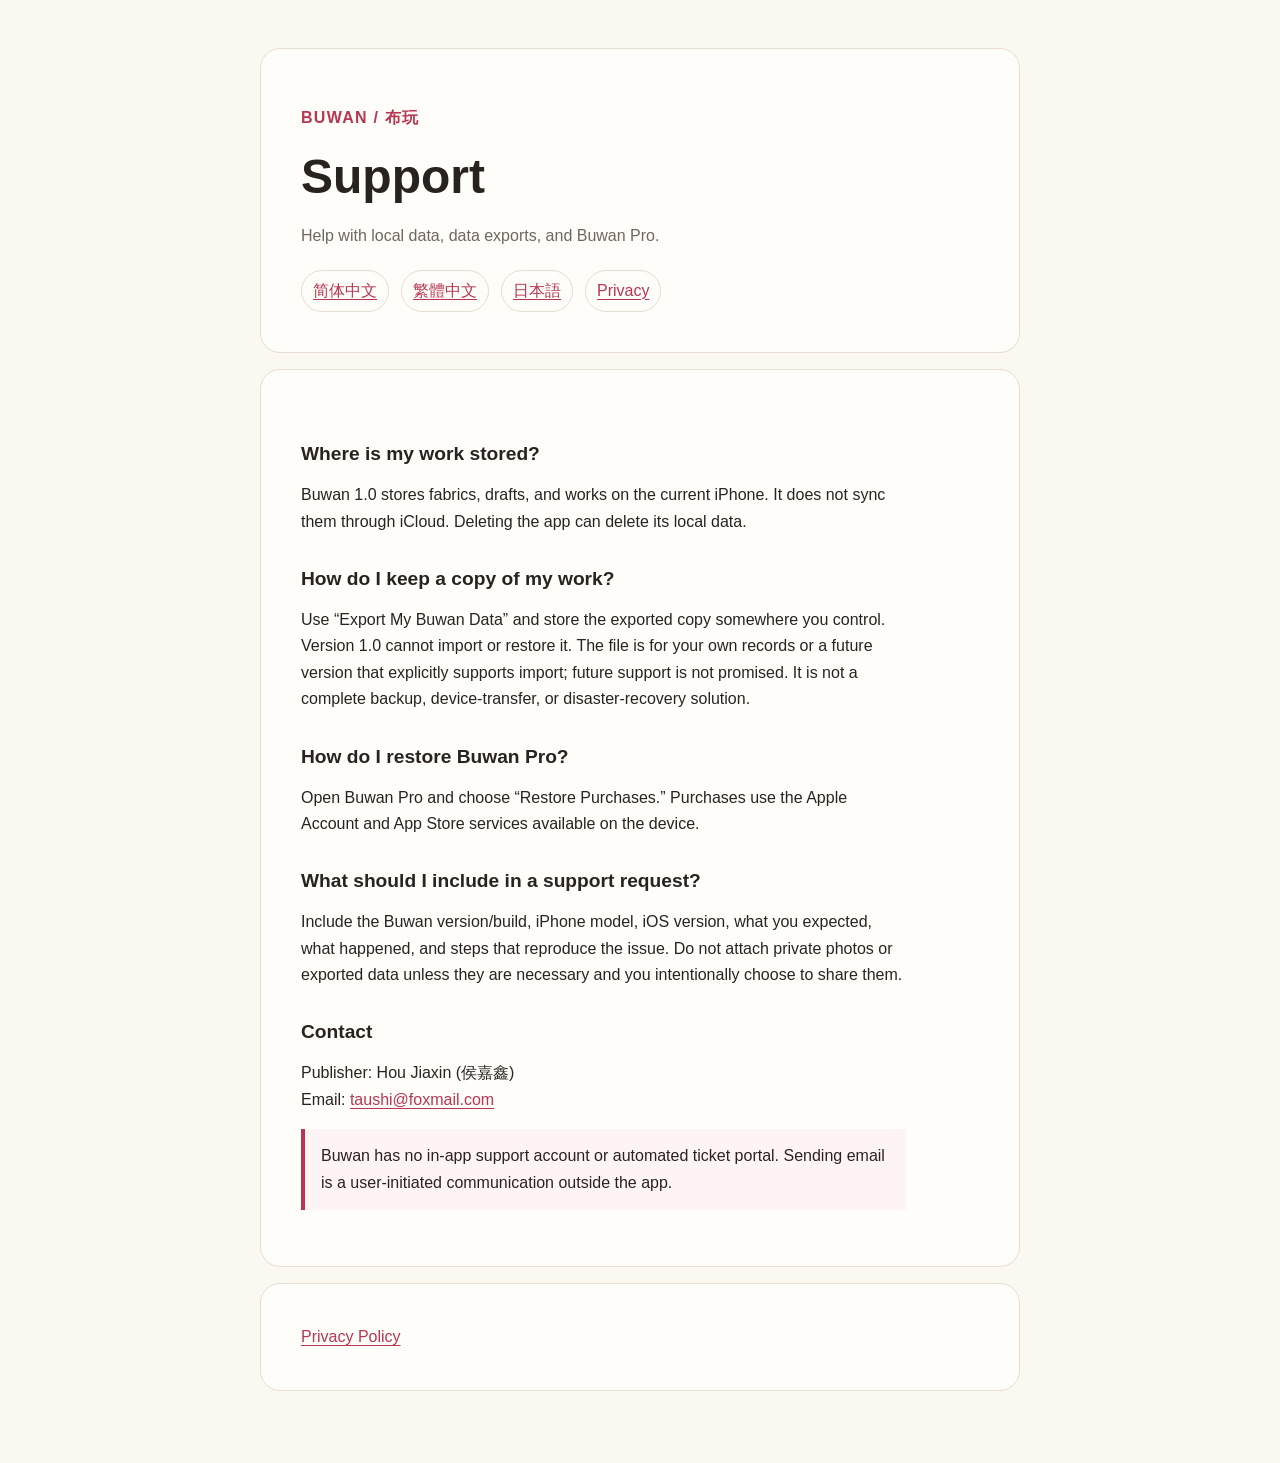
==== en/support.html @ 79ac0882 "Publish Buwan en/support.html" ====
<!doctype html>
<html lang="en">
<head><meta charset="utf-8"><meta name="viewport" content="width=device-width, initial-scale=1">
<title>Buwan Support</title><link rel="stylesheet" href="../styles.css"><link rel="canonical" href="https://pordhord.github.io/buwan-support/en/support.html"></head>
<body><main data-release-gate="1.0-local-only-no-sync">
<header><p class="eyebrow">Buwan / 布玩</p><h1>Support</h1><p class="meta">Help with local data, data exports, and Buwan Pro.</p>
<nav class="language-nav" aria-label="Languages"><a href="../zh-Hans/support.html">简体中文</a><a href="../zh-Hant/support.html">繁體中文</a><a href="../ja/support.html">日本語</a><a href="privacy.html">Privacy</a></nav></header>
<article>
<h2>Where is my work stored?</h2><p>Buwan 1.0 stores fabrics, drafts, and works on the current iPhone. It does not sync them through iCloud. Deleting the app can delete its local data.</p>
<h2>How do I keep a copy of my work?</h2><p>Use “Export My Buwan Data” and store the exported copy somewhere you control. Version 1.0 cannot import or restore it. The file is for your own records or a future version that explicitly supports import; future support is not promised. It is not a complete backup, device-transfer, or disaster-recovery solution.</p>
<h2>How do I restore Buwan Pro?</h2><p>Open Buwan Pro and choose “Restore Purchases.” Purchases use the Apple Account and App Store services available on the device.</p>
<h2>What should I include in a support request?</h2><p>Include the Buwan version/build, iPhone model, iOS version, what you expected, what happened, and steps that reproduce the issue. Do not attach private photos or exported data unless they are necessary and you intentionally choose to share them.</p>
<h2>Contact</h2><p>Publisher: Hou Jiaxin (侯嘉鑫)<br>Email: <a href="mailto:taushi@foxmail.com">taushi@foxmail.com</a></p>
<p class="notice">Buwan has no in-app support account or automated ticket portal. Sending email is a user-initiated communication outside the app.</p>
</article><footer><a href="privacy.html">Privacy Policy</a></footer></main></body></html>
---- styles.css ----
:root {
  color-scheme: light;
  --paper: #fbf7f1;
  --card: #fffdf9;
  --ink: #29231f;
  --muted: #6f665f;
  --accent: #b93652;
  --line: #e7ddd3;
}

* { box-sizing: border-box; }

body {
  margin: 0;
  background: var(--paper);
  color: var(--ink);
  font-family: -apple-system, BlinkMacSystemFont, "Segoe UI", sans-serif;
  line-height: 1.65;
}

main {
  width: min(760px, calc(100% - 32px));
  margin: 0 auto;
  padding: 48px 0 72px;
}

header, article, footer {
  background: var(--card);
  border: 1px solid var(--line);
  border-radius: 20px;
  padding: clamp(20px, 5vw, 40px);
}

article { margin-top: 16px; }
footer { margin-top: 16px; color: var(--muted); }
h1, h2 { line-height: 1.25; }
h1 { margin: 0 0 8px; font-size: clamp(2rem, 7vw, 3rem); }
h2 { margin-top: 2rem; font-size: 1.2rem; }
p, li { max-width: 68ch; overflow-wrap: anywhere; }
a { color: var(--accent); text-underline-offset: 3px; }
a, .meta { overflow-wrap: anywhere; }
.eyebrow { color: var(--accent); font-weight: 700; letter-spacing: .08em; text-transform: uppercase; }
.meta { color: var(--muted); }
.language-nav { display: flex; flex-wrap: wrap; gap: 12px; margin-top: 20px; }
.language-nav a { padding: 7px 11px; border: 1px solid var(--line); border-radius: 999px; }
.notice { padding: 14px 16px; border-left: 4px solid var(--accent); background: #fff4f5; }
code { overflow-wrap: anywhere; }
@media (prefers-reduced-motion: no-preference) { a { transition: color .15s ease; } }
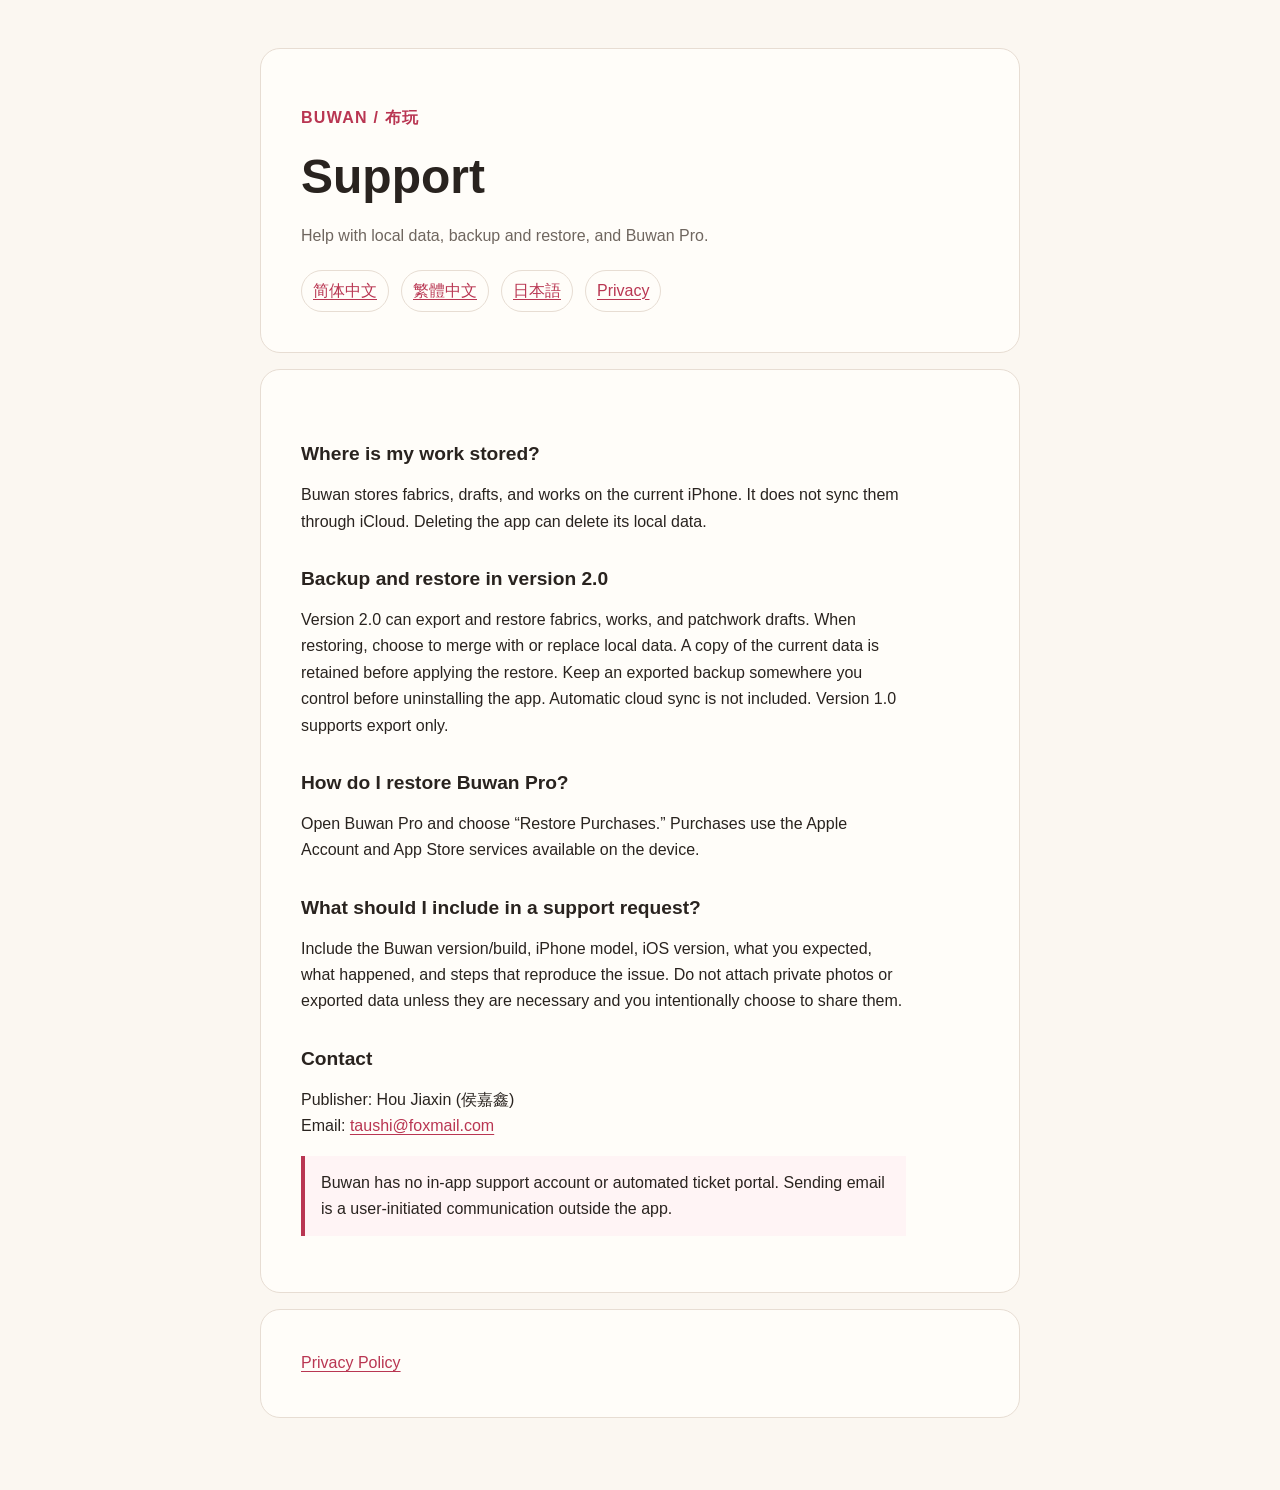
==== commit ebb39167: "Explain Buwan 2.0 backup and restore in English" ====
--- a/en/support.html
+++ b/en/support.html
@@ -2,12 +2,12 @@
 <html lang="en">
 <head><meta charset="utf-8"><meta name="viewport" content="width=device-width, initial-scale=1">
 <title>Buwan Support</title><link rel="stylesheet" href="../styles.css"><link rel="canonical" href="https://pordhord.github.io/buwan-support/en/support.html"></head>
-<body><main data-release-gate="1.0-local-only-no-sync">
-<header><p class="eyebrow">Buwan / 布玩</p><h1>Support</h1><p class="meta">Help with local data, data exports, and Buwan Pro.</p>
+<body><main data-release-gate="2.0-local-only-no-sync">
+<header><p class="eyebrow">Buwan / 布玩</p><h1>Support</h1><p class="meta">Help with local data, backup and restore, and Buwan Pro.</p>
 <nav class="language-nav" aria-label="Languages"><a href="../zh-Hans/support.html">简体中文</a><a href="../zh-Hant/support.html">繁體中文</a><a href="../ja/support.html">日本語</a><a href="privacy.html">Privacy</a></nav></header>
 <article>
-<h2>Where is my work stored?</h2><p>Buwan 1.0 stores fabrics, drafts, and works on the current iPhone. It does not sync them through iCloud. Deleting the app can delete its local data.</p>
-<h2>How do I keep a copy of my work?</h2><p>Use “Export My Buwan Data” and store the exported copy somewhere you control. Version 1.0 cannot import or restore it. The file is for your own records or a future version that explicitly supports import; future support is not promised. It is not a complete backup, device-transfer, or disaster-recovery solution.</p>
+<h2>Where is my work stored?</h2><p>Buwan stores fabrics, drafts, and works on the current iPhone. It does not sync them through iCloud. Deleting the app can delete its local data.</p>
+<h2>Backup and restore in version 2.0</h2><p>Version 2.0 can export and restore fabrics, works, and patchwork drafts. When restoring, choose to merge with or replace local data. A copy of the current data is retained before applying the restore. Keep an exported backup somewhere you control before uninstalling the app. Automatic cloud sync is not included. Version 1.0 supports export only.</p>
 <h2>How do I restore Buwan Pro?</h2><p>Open Buwan Pro and choose “Restore Purchases.” Purchases use the Apple Account and App Store services available on the device.</p>
 <h2>What should I include in a support request?</h2><p>Include the Buwan version/build, iPhone model, iOS version, what you expected, what happened, and steps that reproduce the issue. Do not attach private photos or exported data unless they are necessary and you intentionally choose to share them.</p>
 <h2>Contact</h2><p>Publisher: Hou Jiaxin (侯嘉鑫)<br>Email: <a href="mailto:taushi@foxmail.com">taushi@foxmail.com</a></p>
